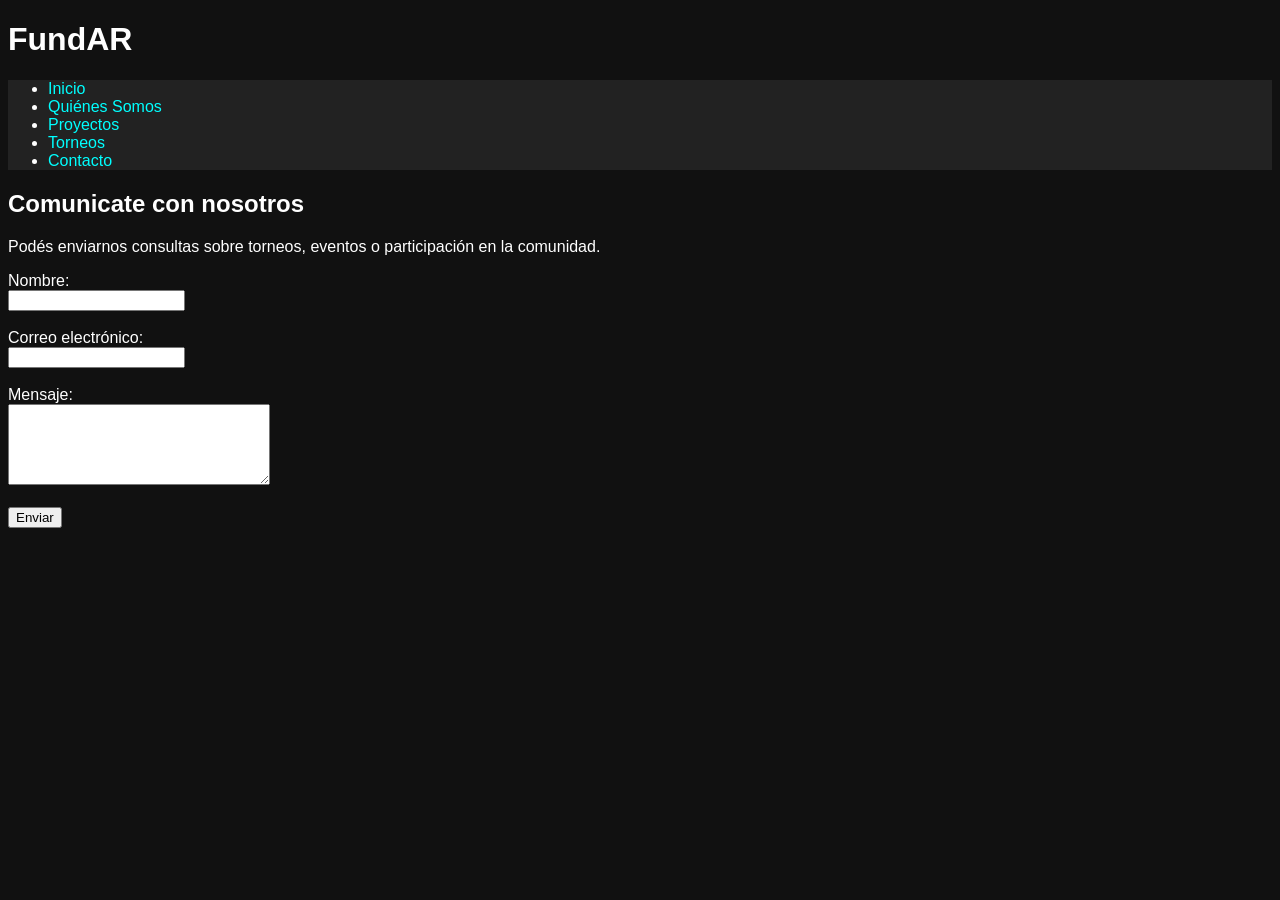
==== contacto.html @ 64cdc8e3 "contacto.html Signed-off-by: fedeeecuu <fede_j_quiroga@hotmail.com>" ====
<!DOCTYPE html>
<html lang="es">

<head>
    <meta charset="UTF-8">

    <title>Contacto - FundAR</title>

    <link rel="stylesheet" href="style.css">
</head>

<body>

<header>

    <h1>FundAR</h1>

    <nav>
        <ul>

            <li>
                <a href="index.html">Inicio</a>
            </li>

            <li>
                <a href="quienes-somos.html">
                    Quiénes Somos
                </a>
            </li>

            <li>
                <a href="proyectos.html">
                    Proyectos
                </a>
            </li>

            <li>
                <a href="torneos.html">
                    Torneos
                </a>
            </li>

            <li>
                <a href="contacto.html">
                    Contacto
                </a>
            </li>

        </ul>
    </nav>

</header>

<main>

<section>

    <h2>Comunicate con nosotros</h2>

    <p>
        Podés enviarnos consultas sobre torneos,
        eventos o participación en la comunidad.
    </p>

    <form action="#" method="post">

        <label for="nombre">
            Nombre:
        </label>

        <br>

        <input type="text"
               id="nombre"
               name="nombre"
               required>

        <br><br>

        <label for="email">
            Correo electrónico:
        </label>

        <br>

        <input type="email"
               id="email"
               name="email"
               required>

        <br><br>

        <label for="mensaje">
            Mensaje:
        </label>

        <br>

        <textarea id="mensaje"
                  name="mensaje"
                  rows="5"
                  cols="30"></textarea>

        <br><br>

        <button type="submit">
            Enviar
        </button>

    </form>

</section>

</main>

</body>
</html>
---- style.css ----
body{
    font-family: Arial;
    background-color: #111;
    color: white;
}

nav{
    background-color: #222;
}

a{
    color: cyan;
    text-decoration: none;
}
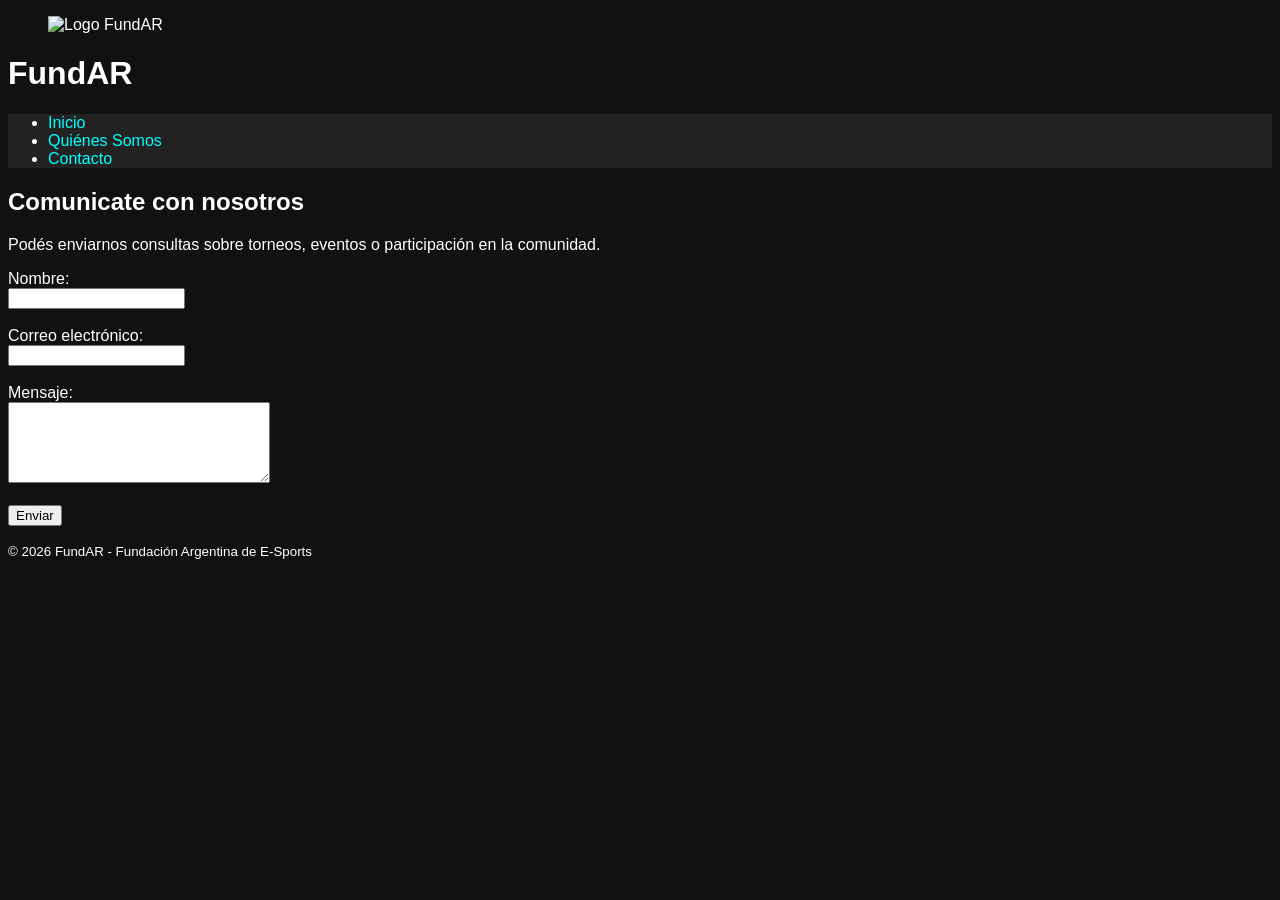
==== commit d1ffd240: "contacto Signed-off-by: AlanAguayo20 <aguayoalanramiro@gmail.com>" ====
--- a/contacto.html
+++ b/contacto.html
@@ -12,42 +12,32 @@
 <body>
 
 <header>
+<figure class="foto">
+    <img
+    src="https://drive.google.com/thumbnail?id=1ZAodhLn4V9veu0PlKV7Cg43u1rZYn82X&sz=w1000"
+    alt="Logo FundAR"
+    width="250"></figure>
 
     <h1>FundAR</h1>
 
-    <nav>
-        <ul>
+           <nav>
+    <ul>
+        <li><a href="./Index.html">Inicio</a></li>
 
-            <li>
-                <a href="index.html">Inicio</a>
-            </li>
+        <li>
+            <a href="./quienes-somos.html">
+                Quiénes Somos
+            </a>
+        </li>
 
-            <li>
-                <a href="quienes-somos.html">
-                    Quiénes Somos
-                </a>
-            </li>
+        <li>
+            <a href="./contacto.html">
+                Contacto
+            </a>
+        </li>
+    </ul>
+</nav>
 
-            <li>
-                <a href="proyectos.html">
-                    Proyectos
-                </a>
-            </li>
-
-            <li>
-                <a href="torneos.html">
-                    Torneos
-                </a>
-            </li>
-
-            <li>
-                <a href="contacto.html">
-                    Contacto
-                </a>
-            </li>
-
-        </ul>
-    </nav>
 
 </header>
 
@@ -114,4 +104,13 @@
 </main>
 
 </body>
+<footer>
+
+        <p>
+            <small>
+                &copy; 2026 FundAR - Fundación Argentina de E-Sports
+            </small>
+        </p>
+
+    </footer>
 </html>
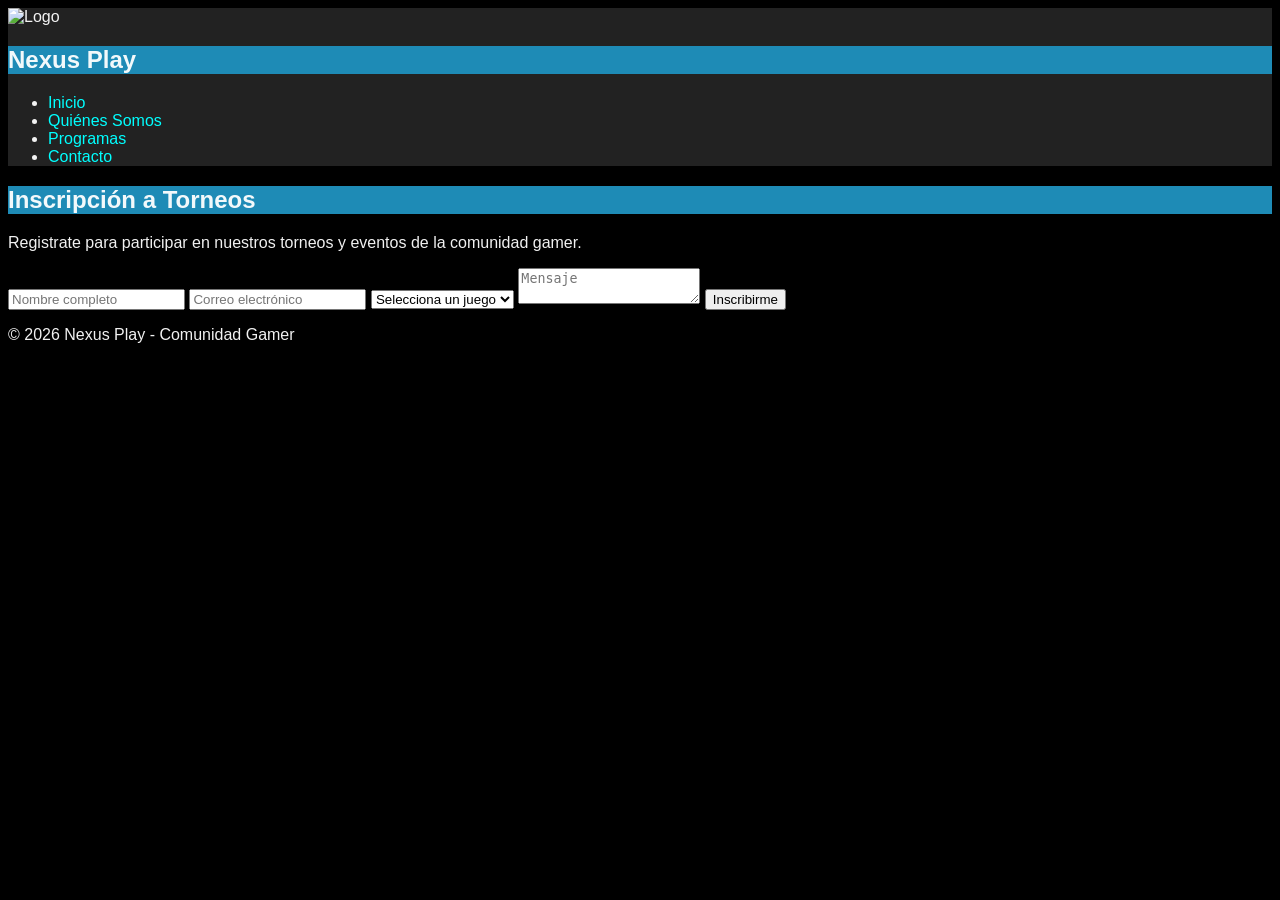
==== commit ac879760: "cambio completo de contactos Signed-off-by: tomasalcaraz1 <tomas171200@gmail.com>" ====
--- a/contacto.html
+++ b/contacto.html
@@ -2,115 +2,150 @@
 <html lang="es">
 
 <head>
+
     <meta charset="UTF-8">
 
-    <title>Contacto - FundAR</title>
+    <meta name="viewport" content="width=device-width, initial-scale=1.0">
 
-    <link rel="stylesheet" href="style.css">
+    <title>Contacto - Nexus Play</title>
+
+    <link rel="stylesheet" href="./CSS/style.css">
+
+    <link rel="preconnect" href="https://fonts.googleapis.com">
+
+    <link rel="preconnect" href="https://fonts.gstatic.com" crossorigin>
+
+    <link href="https://fonts.googleapis.com/css2?family=Orbitron:wght@400..900&display=swap" rel="stylesheet">
+
 </head>
 
 <body>
 
+
 <header>
-<figure class="foto">
-    <img
-    src="https://drive.google.com/thumbnail?id=1ZAodhLn4V9veu0PlKV7Cg43u1rZYn82X&sz=w1000"
-    alt="Logo FundAR"
-    width="250"></figure>
 
-    <h1>FundAR</h1>
+    <nav>
 
-           <nav>
-    <ul>
-        <li><a href="./Index.html">Inicio</a></li>
+        <div class="logo">
 
-        <li>
-            <a href="./quienes-somos.html">
-                Quiénes Somos
-            </a>
-        </li>
+            <img src="imagenes/icono.png" alt="Logo">
 
-        <li>
-            <a href="./contacto.html">
-                Contacto
-            </a>
-        </li>
-    </ul>
-</nav>
+            <h2>Nexus Play</h2>
 
+        </div>
+
+        <ul>
+
+            <li><a href="./index.html">Inicio</a></li>
+
+            <li><a href="./quienes-somos.html">Quiénes Somos</a></li>
+
+            <li><a href="./programas.html">Programas</a></li>
+
+            <li><a href="./contacto.html">Contacto</a></li>
+
+        </ul>
+
+    </nav>
 
 </header>
 
+
 <main>
 
-<section>
+<section class="seccion">
 
-    <h2>Comunicate con nosotros</h2>
+    <h1>Inscripción a Torneos</h1>
 
-    <p>
-        Podés enviarnos consultas sobre torneos,
-        eventos o participación en la comunidad.
+    <p class="texto">
+
+        Registrate para participar en nuestros
+        torneos y eventos de la comunidad gamer.
+
     </p>
 
-    <form action="#" method="post">
+    <div class="formulario">
 
-        <label for="nombre">
-            Nombre:
-        </label>
+        <form>
 
-        <br>
+            <input
+                type="text"
+                placeholder="Nombre completo"
+                required
+            >
 
-        <input type="text"
-               id="nombre"
-               name="nombre"
-               required>
 
-        <br><br>
+            <input
+                type="email"
+                placeholder="Correo electrónico"
+                required
+            >
 
-        <label for="email">
-            Correo electrónico:
-        </label>
 
-        <br>
+            <select required>
 
-        <input type="email"
-               id="email"
-               name="email"
-               required>
+                <option value="">
+                    Selecciona un juego
+                </option>
 
-        <br><br>
+                <option>
+                    League of Legends
+                </option>
 
-        <label for="mensaje">
-            Mensaje:
-        </label>
+                <option>
+                    Counter Strike 2
+                </option>
 
-        <br>
+                <option>
+                    Valorant
+                </option>
 
-        <textarea id="mensaje"
-                  name="mensaje"
-                  rows="5"
-                  cols="30"></textarea>
+                <option>
+                    Fortnite
+                </option>
 
-        <br><br>
+                <option>
+                    Rocket League
+                </option>
 
-        <button type="submit">
-            Enviar
-        </button>
+                <option>
+                    Minecraft
+                </option>
 
-    </form>
+            </select>
+
+
+
+            <textarea
+                placeholder="Mensaje"
+            ></textarea>
+
+
+
+            <button class="boton">
+
+                Inscribirme
+
+            </button>
+
+        </form>
+
+    </div>
 
 </section>
 
 </main>
 
-</body>
+
+
 <footer>
 
-        <p>
-            <small>
-                &copy; 2026 FundAR - Fundación Argentina de E-Sports
-            </small>
-        </p>
+    <p>
+        © 2026 Nexus Play - Comunidad Gamer
+    </p>
 
-    </footer>
+</footer>
+
+</body>
+
 </html>
--- a/CSS/style.css
+++ b/CSS/style.css
@@ -0,0 +1,36 @@
+body{
+    font-family: Arial;
+    background-color: var(--color-acento);
+    color: var(--color-primario);
+}
+
+:root{
+    --color-primario: rgba(255, 255, 255, 0.945);
+    --color-acento: rgb(0, 0, 0);
+}
+
+nav{
+    background-color: #222;
+}
+
+a{
+    color: cyan;
+    text-decoration: none;
+}
+
+.foto{
+    width: 250;
+    height: auto;
+}
+
+h1{
+    background-color: #1e8bb6;
+}
+
+h2{
+    background-color: #1e8bb6;
+}
+
+h3{
+    background-color: #3c6ac0;
+}
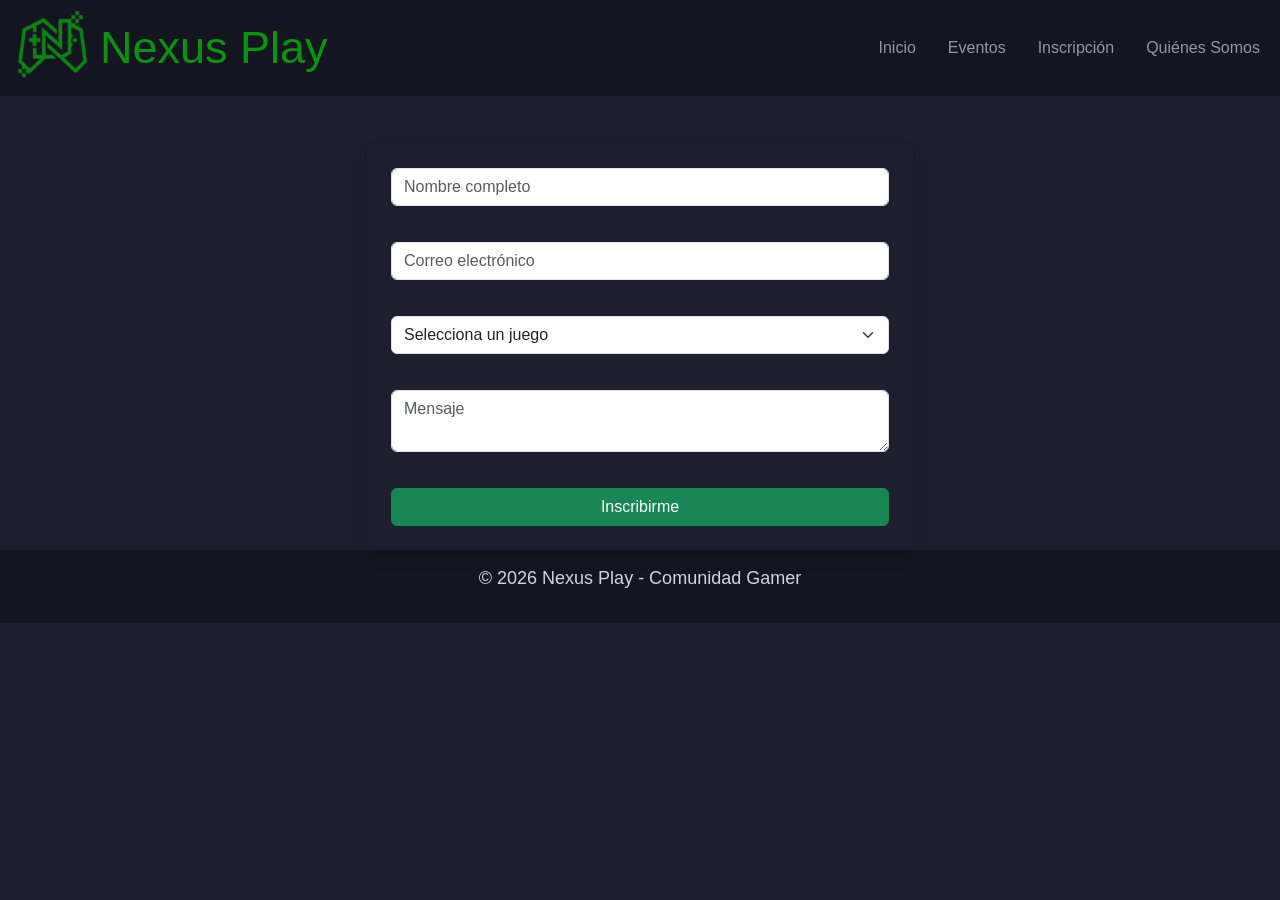
==== commit de7780e7: "Update contacto.html contactos con boostrap  Signed-off-by: tomasalcaraz1 <tomas171200@gmail.com>" ====
--- a/contacto.html
+++ b/contacto.html
@@ -8,6 +8,8 @@
     <meta name="viewport" content="width=device-width, initial-scale=1.0">
 
     <title>Contacto - Nexus Play</title>
+
+    <link href="https://cdn.jsdelivr.net/npm/bootstrap@5.3.8/dist/css/bootstrap.min.css" rel="stylesheet">
 
     <link rel="stylesheet" href="./CSS/style.css">
 
@@ -24,116 +26,63 @@
 
 <header>
 
-    <nav>
+<nav class="navbar navbar-expand-lg navbar-dark">
+    <div class="container-fluid">
 
-        <div class="logo">
-
+        <div class="logo d-flex align-items-center gap-2">
             <img src="imagenes/icono.png" alt="Logo">
-
-            <h2>Nexus Play</h2>
-
+            <h2 class="m-0">Nexus Play</h2>
         </div>
 
-        <ul>
-
-            <li><a href="./index.html">Inicio</a></li>
-
-            <li><a href="./quienes-somos.html">Quiénes Somos</a></li>
-
-            <li><a href="./programas.html">Programas</a></li>
-
-            <li><a href="./contacto.html">Contacto</a></li>
-
+        <ul class="navbar-nav ms-auto gap-3 d-flex flex-row">
+            <li class="nav-item"><a class="nav-link" href="./index.html">Inicio</a></li>
+            <li class="nav-item"><a class="nav-link" href="./programas.html">Eventos</a></li>
+            <li class="nav-item"><a class="nav-link" href="./contacto.html">Inscripción</a></li>
+            <li class="nav-item"><a class="nav-link" href="./quienes-somos.html">Quiénes Somos</a></li>
         </ul>
 
-    </nav>
-
+    </div>
+</nav>
 </header>
 
 
 <main>
 
-<section class="seccion">
+<div class="container mt-5">
 
-    <h1>Inscripción a Torneos</h1>
+    <div class="row justify-content-center">
 
-    <p class="texto">
+        <div class="col-md-6">
 
-        Registrate para participar en nuestros
-        torneos y eventos de la comunidad gamer.
+            <form class="p-4 rounded shadow">
 
-    </p>
+                <input type="text" class="form-control mb-3" placeholder="Nombre completo" required>
 
-    <div class="formulario">
+                <input type="email" class="form-control mb-3" placeholder="Correo electrónico" required>
 
-        <form>
+                <select class="form-select mb-3" required>
+                    <option value="">Selecciona un juego</option>
+                    <option>League of Legends</option>
+                    <option>Counter Strike 2</option>
+                    <option>Valorant</option>
+                    <option>Fortnite</option>
+                    <option>Rocket League</option>
+                    <option>Minecraft</option>
+                </select>
 
-            <input
-                type="text"
-                placeholder="Nombre completo"
-                required
-            >
+                <textarea class="form-control mb-3" placeholder="Mensaje"></textarea>
 
+                <button class="btn btn-success w-100">
+                    Inscribirme
+                </button>
 
-            <input
-                type="email"
-                placeholder="Correo electrónico"
-                required
-            >
+            </form>
 
-
-            <select required>
-
-                <option value="">
-                    Selecciona un juego
-                </option>
-
-                <option>
-                    League of Legends
-                </option>
-
-                <option>
-                    Counter Strike 2
-                </option>
-
-                <option>
-                    Valorant
-                </option>
-
-                <option>
-                    Fortnite
-                </option>
-
-                <option>
-                    Rocket League
-                </option>
-
-                <option>
-                    Minecraft
-                </option>
-
-            </select>
-
-
-
-            <textarea
-                placeholder="Mensaje"
-            ></textarea>
-
-
-
-            <button class="boton">
-
-                Inscribirme
-
-            </button>
-
-        </form>
+        </div>
 
     </div>
 
-</section>
-
+</div>
 </main>
 
 
--- a/CSS/style.css
+++ b/CSS/style.css
@@ -1,36 +1,228 @@
+:root{
+    --fondo:#1e1e2f;
+    --navbar:#151521;
+    --card:#2b2b40;
+    --verde:#099410;
+    --gris:#7c8999;
+    --blanco:#ffffff;
+    --gris:#d1d5db;
+}
+
 body{
-    font-family: Arial;
-    background-color: var(--color-acento);
-    color: var(--color-primario);
-}
-
-:root{
-    --color-primario: rgba(255, 255, 255, 0.945);
-    --color-acento: rgb(0, 0, 0);
+    margin:0;
+    background:var(--fondo);
+    color:var(--blanco);
+    font-family:"Orbitron", sans-serif;
+}
+
+/* NAVBAR */
+
+header{
+    background:var(--navbar);
 }
 
 nav{
-    background-color: #222;
-}
-
-a{
-    color: cyan;
+    display:flex;
+    justify-content:space-between;
+    align-items:center;
+    padding:20px 50px;
+}
+
+.logo{
+    display:flex;
+    align-items:center;
+    gap:12px;
+}
+
+.logo img{
+    width:80px;
+    height:80px;
+}
+
+.logo h2{
+    margin:0;
+}
+
+nav ul{
+    display:flex;
+    gap:25px;
+    list-style:none;
+    margin:0;
+    padding:0;
+}
+
+nav a{
+    color:var(--blanco);
     text-decoration: none;
 }
 
-.foto{
-    width: 250;
-    height: auto;
+nav a:hover{
+    color:var(--verde);
+}
+
+/* SECCIONES */
+
+.seccion{
+    min-height:80vh;
+    padding:80px 50px;
+    text-align:center;
+}
+
+.contenido{
+    max-width:700px;
+    margin:auto;
 }
 
 h1{
-    background-color: #1e8bb6;
+    font-size:60px;
+    color:var(--verde);
 }
 
 h2{
-    background-color: #1e8bb6;
-}
-
-h3{
-    background-color: #3c6ac0;
-}+    font-size:45px;
+    color:var(--verde);
+}
+
+p{
+    color:var(--gris);
+    font-size:18px;
+}
+
+/* BOTON */
+
+.boton{
+    display:inline-block;
+    margin-top:25px;
+    background:var(--violeta);
+    color:white;
+    padding:12px 25px;
+    font-family:"Orbitron", sans-serif;
+}
+
+.boton:hover{
+    background:var(--verde);
+}
+
+
+
+select{
+    padding:15px;
+
+    border:none;
+
+    border-radius:10px;
+
+    background:#3b3b58;
+
+    color:white;
+
+    font-family:"Orbitron", sans-serif;
+}
+
+/* CARDS */
+
+.cards{
+    display:flex;
+    justify-content:center;
+    gap:25px;
+    flex-wrap:wrap;
+    margin-top:60px;
+}
+
+.card{
+    width:280px;
+    padding:30px;
+    background:var(--card);
+    border-radius:15px;
+}
+
+
+.card h3{
+    color:var(--verde);
+}
+
+.card p{
+    color:var(--gris);
+}
+
+/* FORMULARIO */
+
+.formulario{
+    max-width:600px;
+    margin:auto;
+    margin-top:50px;
+    background:var(--card);
+    padding:40px;
+    border-radius:15px;
+}
+
+form{
+    display:flex;
+    flex-direction:column;
+    gap:20px;
+}
+
+input,
+textarea{
+    padding:15px;
+    border:none;
+    border-radius:10px;
+    font-family:"Orbitron", sans-serif;
+    background:#3b3b58;
+    color: #ffffff;
+}
+
+input::placeholder,
+textarea::placeholder{
+    color:white;
+}
+
+
+.text{
+
+    background:var(--card);
+    border-radius:15px;
+}
+
+
+/* programas */
+
+.estadisticas{
+    display:flex;
+
+    justify-content:center;
+
+    gap:25px;
+
+    margin-top:70px;
+
+    flex-wrap:wrap;
+}
+
+.estadisticas h2{
+    color:var(--verde);
+
+    font-size:40px;
+
+    margin:0;
+}
+
+.estadisticas p{
+    color:var(--gris);
+}
+/* FOOTER */
+
+footer{
+    background:var(--navbar);
+    text-align:center;
+    padding:15px;
+    color:var(--verde);
+}
+
+.frase{
+    color:var(--verde);
+
+    margin-top:40px;
+
+    font-size:28px;
+}
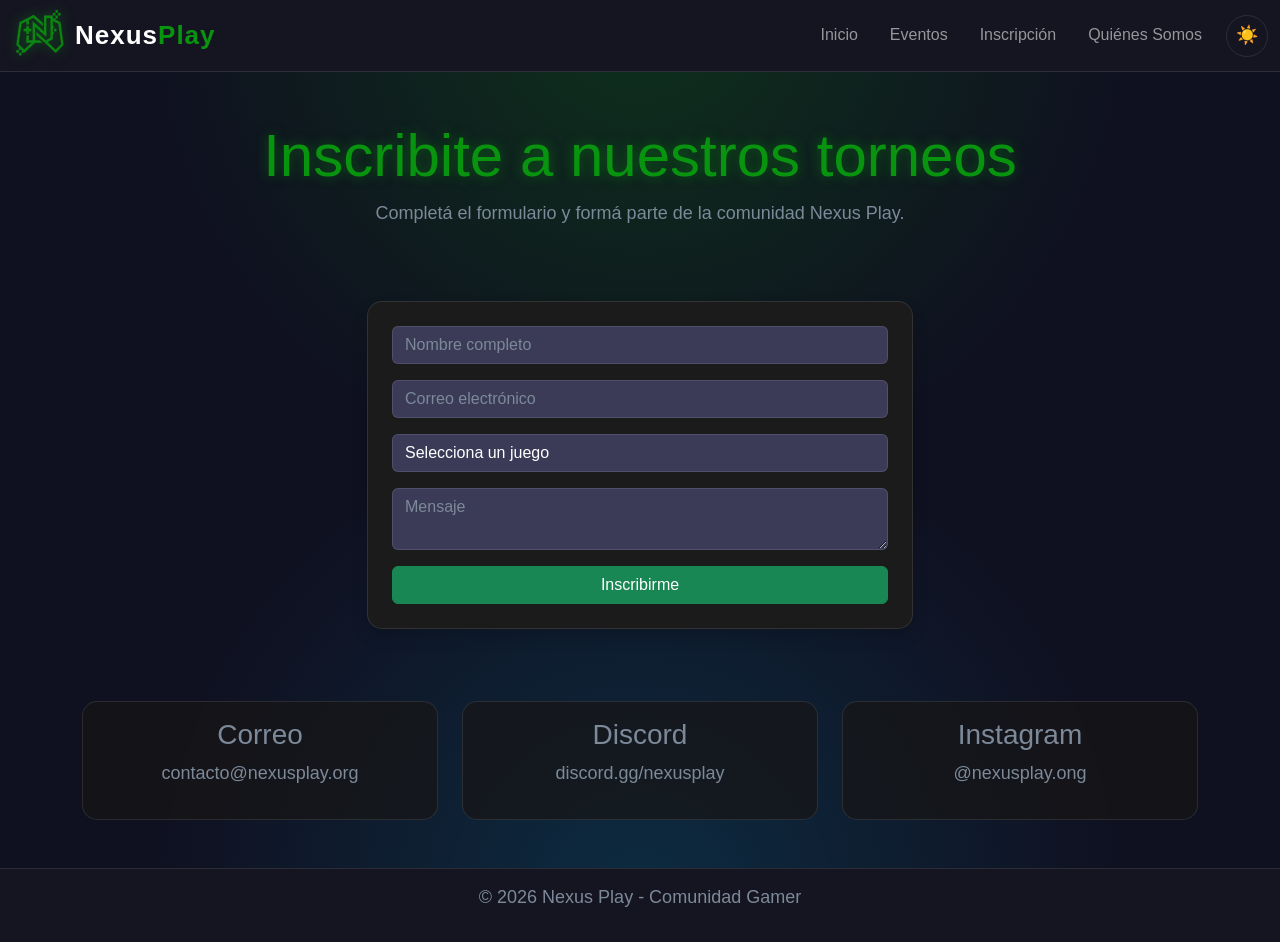
==== commit 2b387973: "contacto.html se le agrego las redes sociales y otros colores al formulario Updated the logo section" ====
--- a/contacto.html
+++ b/contacto.html
@@ -29,16 +29,19 @@
 <nav class="navbar navbar-expand-lg navbar-dark">
     <div class="container-fluid">
 
-        <div class="logo d-flex align-items-center gap-2">
+        <a href="./index.html" class="logo d-flex align-items-center gap-2 text-decoration-none">
             <img src="imagenes/icono.png" alt="Logo">
-            <h2 class="m-0">Nexus Play</h2>
-        </div>
+            <h2 class="m-0">Nexus<span class="logo-acento">Play</span></h2>
+        </a>
 
         <ul class="navbar-nav ms-auto gap-3 d-flex flex-row">
             <li class="nav-item"><a class="nav-link" href="./index.html">Inicio</a></li>
             <li class="nav-item"><a class="nav-link" href="./programas.html">Eventos</a></li>
             <li class="nav-item"><a class="nav-link" href="./contacto.html">Inscripción</a></li>
             <li class="nav-item"><a class="nav-link" href="./quienes-somos.html">Quiénes Somos</a></li>
+            <li class="nav-item">
+                <button class="theme-toggle" id="btn-modo">☀️</button>
+            </li>
         </ul>
 
     </div>
@@ -50,11 +53,16 @@
 
 <div class="container mt-5">
 
+    <div class="text-center mb-4">
+        <h1>Inscribite a nuestros torneos</h1>
+        <p>Completá el formulario y formá parte de la comunidad Nexus Play.</p>
+    </div>
+
     <div class="row justify-content-center">
 
         <div class="col-md-6">
 
-            <form class="p-4 rounded shadow">
+            <form class="formulario p-4 shadow">
 
                 <input type="text" class="form-control mb-3" placeholder="Nombre completo" required>
 
@@ -82,6 +90,38 @@
 
     </div>
 
+    <!-- OTROS MEDIOS DE CONTACTO -->
+    <div class="row g-4 mt-5 pb-5 text-center">
+
+        <div class="col-md-4">
+            <div class="card h-100">
+                <div class="card-body">
+                    <h3>Correo</h3>
+                    <p>contacto@nexusplay.org</p>
+                </div>
+            </div>
+        </div>
+
+        <div class="col-md-4">
+            <div class="card h-100">
+                <div class="card-body">
+                    <h3>Discord</h3>
+                    <p>discord.gg/nexusplay</p>
+                </div>
+            </div>
+        </div>
+
+        <div class="col-md-4">
+            <div class="card h-100">
+                <div class="card-body">
+                    <h3>Instagram</h3>
+                    <p>@nexusplay.ong</p>
+                </div>
+            </div>
+        </div>
+
+    </div>
+
 </div>
 </main>
 
@@ -94,6 +134,7 @@
     </p>
 
 </footer>
+    <script src="./js/main.js"></script>
 
 </body>
 
--- a/CSS/style.css
+++ b/CSS/style.css
@@ -1,24 +1,43 @@
 :root{
-    --fondo:#1e1e2f;
+    --fondo:#0f1020;
+    --fondo-radial-1: rgba(9,148,16,0.25);
+    --fondo-radial-2: rgba(0,200,255,0.15);
     --navbar:#151521;
-    --card:#2b2b40;
     --verde:#099410;
     --gris:#7c8999;
     --blanco:#ffffff;
-    --gris:#d1d5db;
+    --card:#181616b4;
+    --superficie:#3b3b58;
+    --texto:#ffffff;
+    --borde: rgba(255,255,255,0.1);
+    --negro:#000000;
 }
 
 body{
     margin:0;
-    background:var(--fondo);
-    color:var(--blanco);
     font-family:"Orbitron", sans-serif;
-}
+    color:var(--texto);
+    display:flex;
+    flex-direction:column;
+    min-height:100vh;
+    background:
+        radial-gradient(circle at top, var(--fondo-radial-1), transparent 500px),
+        radial-gradient(circle at bottom, var(--fondo-radial-2), transparent 500px),
+        var(--fondo);
+    background-attachment: fixed;
+    transition: background-color 0.3s ease, color 0.3s ease;
+}
+
+html, body{
+    height:100%;
+}
+
 
 /* NAVBAR */
-
 header{
     background:var(--navbar);
+    border-bottom: 1px solid var(--borde);
+    transition: background-color 0.3s ease, border-color 0.3s ease;
 }
 
 nav{
@@ -27,22 +46,6 @@
     align-items:center;
     padding:20px 50px;
 }
-
-.logo{
-    display:flex;
-    align-items:center;
-    gap:12px;
-}
-
-.logo img{
-    width:80px;
-    height:80px;
-}
-
-.logo h2{
-    margin:0;
-}
-
 nav ul{
     display:flex;
     gap:25px;
@@ -52,13 +55,38 @@
 }
 
 nav a{
-    color:var(--blanco);
+    color:var(--texto);
     text-decoration: none;
+    transition: 0.3s;
 }
 
 nav a:hover{
     color:var(--verde);
-}
+    text-shadow: 0 0 10px var(--verde);
+}
+
+/* logo */
+
+
+.logo img{
+    width:55px;
+    height:55px;
+    filter: drop-shadow(0 0 6px rgba(9,148,16,0.5));
+}
+
+.logo h2{
+    margin:0;
+    color:var(--texto);
+    text-shadow:none;
+    font-weight:900;
+    font-size:26px;
+    letter-spacing:1px;
+}
+
+.logo-acento{
+    color:var(--verde);
+}
+
 
 /* SECCIONES */
 
@@ -73,14 +101,12 @@
     margin:auto;
 }
 
-h1{
-    font-size:60px;
-    color:var(--verde);
-}
-
-h2{
-    font-size:45px;
-    color:var(--verde);
+.inicio{
+    min-height:100vh;
+    display:flex;
+    align-items:center;
+    justify-content:center;
+    box-sizing:border-box;
 }
 
 p{
@@ -88,61 +114,90 @@
     font-size:18px;
 }
 
+/* Titulo principal (hero): verde + glow, es el efecto que queremos conservar */
+h1{
+    font-size:60px;
+    color:var(--verde);
+    text-shadow: 0 0 12px rgba(9,148,16,0.5);
+}
+
+/* Titulos de sección: blancos con glow sutil, para que se lean bien
+   sobre el fondo oscuro y no compitan con el verde del h1 */
+h2{
+    font-size:45px;
+    color:var(--blanco);
+    text-shadow: 0 0 8px rgba(255,255,255,0.15);
+}
+
 /* BOTON */
 
 .boton{
     display:inline-block;
     margin-top:25px;
-    background:var(--violeta);
+    background:var(--gris);
     color:white;
     padding:12px 25px;
     font-family:"Orbitron", sans-serif;
+    text-decoration:none;
+    border-radius:8px;
+    transition: background 0.3s ease, box-shadow 0.3s ease, color 0.3s ease;
 }
 
 .boton:hover{
     background:var(--verde);
+    box-shadow: 0 0 15px rgba(9,148,16,0.5);
 }
 
 
 
 select{
     padding:15px;
-
-    border:none;
-
+    border:1px solid var(--borde);
     border-radius:10px;
-
-    background:#3b3b58;
-
-    color:white;
-
+    background:var(--superficie);
+    color:var(--texto);
     font-family:"Orbitron", sans-serif;
 }
 
 /* CARDS */
 
 .cards{
-    display:flex;
-    justify-content:center;
-    gap:25px;
-    flex-wrap:wrap;
     margin-top:60px;
-}
+    
+}
+
 
 .card{
-    width:280px;
-    padding:30px;
     background:var(--card);
     border-radius:15px;
+    border:1px solid var(--borde);
+    transition: transform 0.3s ease, box-shadow 0.3s ease, background-color 0.3s ease, border-color 0.3s ease;
 }
 
 
 .card h3{
-    color:var(--verde);
+    color:var(--gris);
+    transition: color 0.3s ease;
 }
 
 .card p{
     color:var(--gris);
+}
+
+
+.card:hover{
+    transform:translateY(-10px);
+    box-shadow: 0 10px 25px rgba(9,148,16,0.25);
+}
+
+.card:hover h3{
+    color:var(--verde);
+}
+
+.card img{
+    width:100%;
+    height:auto;
+    object-fit:cover;
 }
 
 /* FORMULARIO */
@@ -151,40 +206,70 @@
     max-width:600px;
     margin:auto;
     margin-top:50px;
-    background:var(--card);
+    background:#1b1b1b;
     padding:40px;
     border-radius:15px;
-}
-
-form{
-    display:flex;
-    flex-direction:column;
-    gap:20px;
+    color:white;
 }
 
 input,
 textarea{
     padding:15px;
-    border:none;
+    border:1px solid #444;
     border-radius:10px;
     font-family:"Orbitron", sans-serif;
-    background:#3b3b58;
-    color: #ffffff;
+    background:#2b2b2b;
+    color:white;
 }
 
 input::placeholder,
 textarea::placeholder{
-    color:white;
-}
-
+    color:#999;
+}
 
 .text{
-
-    background:var(--card);
+    background:#1b1b1b;
     border-radius:15px;
 }
 
 
+/* Fondo del formulario */
+form{
+    background: var(--card);
+    border: 1px solid var(--borde);
+}
+
+/* Inputs */
+.form-control,
+.form-select{
+    background: var(--superficie) !important;
+    color: var(--texto) !important;
+    border: 1px solid var(--borde) !important;
+}
+
+/* Placeholders */
+.form-control::placeholder{
+    color: var(--gris) !important;
+}
+
+/* Select */
+.form-select option{
+    background: #1b1b1b;
+    color: white;
+}
+
+/* Cuando el usuario hace clic */
+.form-control:focus,
+.form-select:focus{
+    background: var(--superficie) !important;
+    color: var(--texto) !important;
+    border-color: var(--verde) !important;
+    box-shadow: 0 0 10px rgba(9,148,16,.4) !important;
+}
+
+
+
+
 /* programas */
 
 .estadisticas{
@@ -203,12 +288,67 @@
     color:var(--verde);
 
     font-size:40px;
-
+    text-shadow: 0 0 10px rgba(9,148,16,0.4);
     margin:0;
 }
 
 .estadisticas p{
     color:var(--gris);
+}
+
+
+/*destacado*/
+
+.evento-destacado{
+    position:relative;
+    border-radius:20px;
+    overflow:hidden;
+    margin:50px auto;
+    max-width:1200px;
+}
+
+.evento-destacado img{
+    width:100%;
+    height:450px;
+    object-fit:cover;
+}
+
+.overlay{
+    position:absolute;
+    inset:0;
+    background:rgba(0,0,0,0.5);
+
+    display:flex;
+    flex-direction:column;
+    justify-content:center;
+    align-items:center;
+
+    text-align:center;
+    padding:20px;
+}
+
+.overlay h2{
+    font-size:60px;
+    margin-bottom:10px;
+    color:var(--blanco);
+    text-shadow:none;
+}
+
+.overlay p{
+    color:white;
+    font-size:20px;
+}
+
+.badge-evento{
+    background:var(--verde);
+    color:white;
+    padding:10px 20px;
+    border-radius:30px;
+    margin-bottom:20px;
+}
+
+.evento-destacado .overlay p{
+    color: #d1d5db;
 }
 /* FOOTER */
 
@@ -217,12 +357,87 @@
     text-align:center;
     padding:15px;
     color:var(--verde);
+    margin-top:auto;
+    border-top: 1px solid var(--borde);
+    transition: background-color 0.3s ease, border-color 0.3s ease;
 }
 
 .frase{
     color:var(--verde);
 
-    margin-top:40px;
-
     font-size:28px;
 }
+
+.hero-qs{
+    height:300px;
+    background:url("../imagenes/fondo.jfif") center/cover no-repeat;
+    position:relative;
+    margin-bottom:40px;
+}
+
+.overlay-qs{
+    position:absolute;
+    inset:0;
+    background:rgba(0,0,0,0.6);
+
+    display:flex;
+    flex-direction:column;
+    justify-content:center;
+    align-items:center;
+    text-align:center;
+}
+
+.overlay-qs h1{
+    font-size:60px;
+    text-shadow:0 0 15px rgba(0,255,123,0.4);
+}
+
+.overlay-qs p{
+    color:var(--gris);
+}
+
+/* ============================================
+BOTON DE CAMBIO DE TEMA
+============================================ */
+.theme-toggle{
+    background:none;
+    border:1px solid var(--borde);
+    color:var(--texto);
+    width:42px;
+    height:42px;
+    border-radius:50%;
+    cursor:pointer;
+    font-size:18px;
+    display:flex;
+    align-items:center;
+    justify-content:center;
+}
+
+.theme-toggle:hover{
+    border-color:var(--verde);
+    color:var(--verde);
+}
+
+body.claro{
+    --fondo:#f4f5fa;
+    --fondo-radial-1: rgba(9,148,16,0.12);
+    --fondo-radial-2: rgba(0,150,255,0.08);
+    --navbar:#ffffff;
+    --card:#ffffffdd;
+    --superficie:#e9eaf2;
+    --texto:#14151f;
+    --blanco:#14151f;
+    --gris:#4b5563;
+    --borde: rgba(0,0,0,0.1);
+}
+
+
+body.claro .navbar-dark .navbar-nav .nav-link{
+    color: var(--texto) !important;
+}
+
+body.claro .navbar-dark .navbar-nav .nav-link:hover,
+body.claro .navbar-dark .navbar-nav .nav-link:focus{
+    color: var(--verde) !important;
+}
+
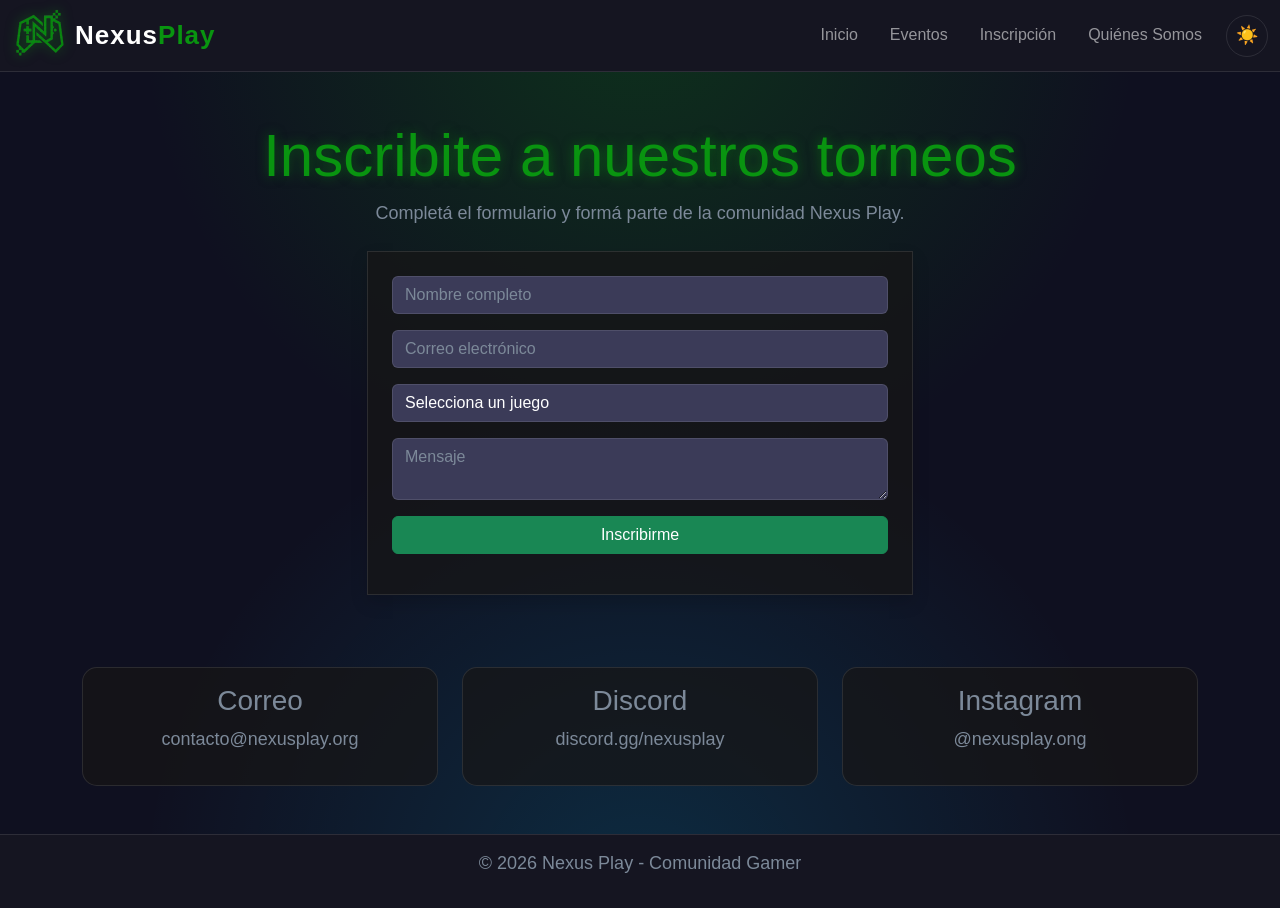
==== commit 8cdab102: "Update contacto.html Signed-off-by: fedeeecuu <fede_j_quiroga@hotmail.com>" ====
--- a/contacto.html
+++ b/contacto.html
@@ -62,29 +62,31 @@
 
         <div class="col-md-6">
 
-            <form class="formulario p-4 shadow">
+           <form id="formulario" class="formulario p-4 shadow">
 
-                <input type="text" class="form-control mb-3" placeholder="Nombre completo" required>
+    <input id="nombre" type="text" class="form-control mb-3" placeholder="Nombre completo" required>
 
-                <input type="email" class="form-control mb-3" placeholder="Correo electrónico" required>
+    <input id="email" type="email" class="form-control mb-3" placeholder="Correo electrónico" required>
 
-                <select class="form-select mb-3" required>
-                    <option value="">Selecciona un juego</option>
-                    <option>League of Legends</option>
-                    <option>Counter Strike 2</option>
-                    <option>Valorant</option>
-                    <option>Fortnite</option>
-                    <option>Rocket League</option>
-                    <option>Minecraft</option>
-                </select>
+    <select id="juego" class="form-select mb-3" required>
+        <option value="">Selecciona un juego</option>
+        <option>League of Legends</option>
+        <option>Counter Strike 2</option>
+        <option>Valorant</option>
+        <option>Fortnite</option>
+        <option>Rocket League</option>
+        <option>Minecraft</option>
+    </select>
 
-                <textarea class="form-control mb-3" placeholder="Mensaje"></textarea>
+    <textarea id="mensaje" class="form-control mb-3" placeholder="Mensaje"></textarea>
 
-                <button class="btn btn-success w-100">
-                    Inscribirme
-                </button>
+    <button class="btn btn-success w-100">
+        Inscribirme
+    </button>
 
-            </form>
+    <p id="respuesta" class="text-center mt-3"></p>
+
+</form>
 
         </div>
 
--- a/CSS/style.css
+++ b/CSS/style.css
@@ -40,19 +40,6 @@
     transition: background-color 0.3s ease, border-color 0.3s ease;
 }
 
-nav{
-    display:flex;
-    justify-content:space-between;
-    align-items:center;
-    padding:20px 50px;
-}
-nav ul{
-    display:flex;
-    gap:25px;
-    list-style:none;
-    margin:0;
-    padding:0;
-}
 
 nav a{
     color:var(--texto);
@@ -202,15 +189,7 @@
 
 /* FORMULARIO */
 
-.formulario{
-    max-width:600px;
-    margin:auto;
-    margin-top:50px;
-    background:#1b1b1b;
-    padding:40px;
-    border-radius:15px;
-    color:white;
-}
+
 
 input,
 textarea{
@@ -218,22 +197,10 @@
     border:1px solid #444;
     border-radius:10px;
     font-family:"Orbitron", sans-serif;
-    background:#2b2b2b;
     color:white;
 }
 
-input::placeholder,
-textarea::placeholder{
-    color:#999;
-}
-
-.text{
-    background:#1b1b1b;
-    border-radius:15px;
-}
-
-
-/* Fondo del formulario */
+
 form{
     background: var(--card);
     border: 1px solid var(--borde);
@@ -286,7 +253,6 @@
 
 .estadisticas h2{
     color:var(--verde);
-
     font-size:40px;
     text-shadow: 0 0 10px rgba(9,148,16,0.4);
     margin:0;
@@ -441,3 +407,6 @@
     color: var(--verde) !important;
 }
 
+
+
+
